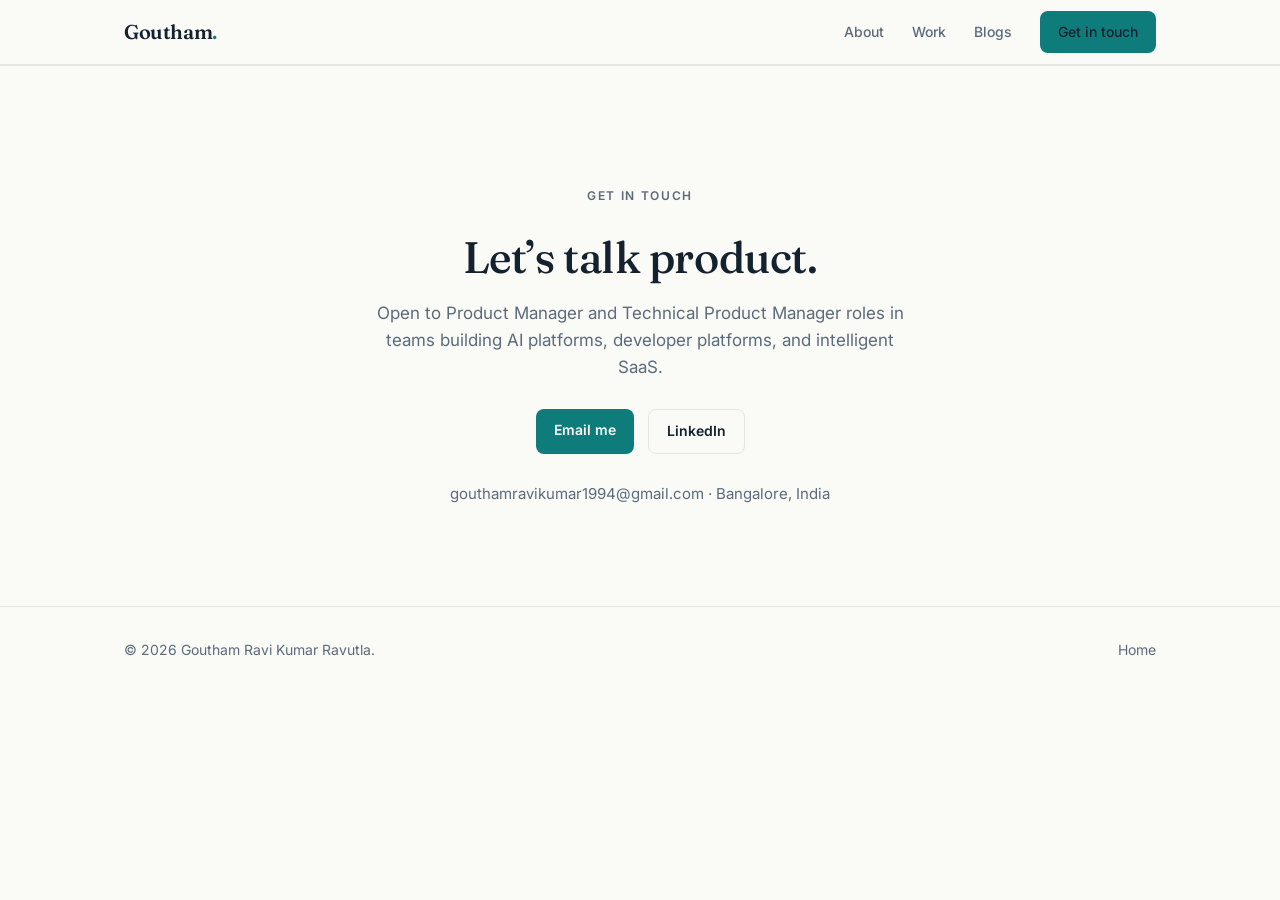
==== contact.html @ 50734b23 "Replace with multi-page portfolio site" ====
<!DOCTYPE html>
<html lang="en">
<head>
<meta charset="UTF-8">
<meta name="viewport" content="width=device-width,initial-scale=1">
<title>Get in touch · Goutham Ravi Kumar Ravutla</title>
<meta name="description" content="Contact Goutham Ravi Kumar Ravutla — LinkedIn and email.">
<link rel="preconnect" href="https://fonts.googleapis.com">
<link rel="preconnect" href="https://fonts.gstatic.com" crossorigin>
<link href="https://fonts.googleapis.com/css2?family=Fraunces:opsz,wght@9..144,400;9..144,500;9..144,600&family=Inter:wght@400;500;600&display=swap" rel="stylesheet">
<link rel="stylesheet" href="styles.css">
</head>
<body>

<nav class="nav">
  <div class="wrap">
    <a href="index.html" class="brand">Goutham<span>.</span></a>
    <button class="menu-toggle" aria-label="Menu" aria-expanded="false">&#9776;</button>
    <div class="navlinks" id="nav">
      <a href="index.html">About</a>
      <a href="work.html">Work</a>
      <a href="blogs.html">Blogs</a>
      <a href="contact.html" class="btn subnav-active">Get in touch</a>
    </div>
  </div>
</nav>

<section class="contact" style="padding-top:120px">
  <div class="wrap">
    <p class="eyebrow">Get in touch</p>
    <h2>Let&rsquo;s talk product.</h2>
    <p>Open to Product Manager and Technical Product Manager roles in teams building AI platforms, developer platforms, and intelligent SaaS.</p>
    <div class="cta-row">
      <a href="mailto:gouthamravikumar1994@gmail.com" class="btn">Email me</a>
      <a href="https://www.linkedin.com/in/gouthamravutla" class="btn ghost" target="_blank" rel="noopener">LinkedIn</a>
    </div>
    <p class="muted" style="margin-top:28px;font-size:15px">gouthamravikumar1994@gmail.com &middot; Bangalore, India</p>
  </div>
</section>

<footer>
  <div class="wrap">
    <span>&copy; <span id="year"></span> Goutham Ravi Kumar Ravutla.</span>
    <span><a href="index.html">Home</a></span>
  </div>
</footer>

<script src="script.js"></script>
</body>
</html>
---- styles.css ----
:root{
  --ink:#14212E;
  --paper:#FAFAF7;
  --muted:#5B6B7A;
  --line:#E4E7E4;
  --accent:#0E7C7B;
  --accent-ink:#0A5C5B;
  --card:#FFFFFF;
  --shadow:0 1px 2px rgba(20,33,46,.04),0 8px 24px rgba(20,33,46,.06);
  --wrap:1080px;
}
*{box-sizing:border-box}
html{scroll-behavior:smooth}
body{
  margin:0;background:var(--paper);color:var(--ink);
  font-family:"Inter",system-ui,-apple-system,sans-serif;
  font-size:17px;line-height:1.6;-webkit-font-smoothing:antialiased;
}
h1,h2,h3{font-family:"Fraunces","Georgia",serif;font-weight:500;line-height:1.1;letter-spacing:-.01em;margin:0}
a{color:inherit;text-decoration:none}
img{max-width:100%}
.wrap{max-width:var(--wrap);margin:0 auto;padding:0 24px}
.eyebrow{font-size:12px;letter-spacing:.14em;text-transform:uppercase;color:var(--accent-ink);font-weight:600;font-family:"Inter",sans-serif}
.accent{color:var(--accent)}
.muted{color:var(--muted)}

/* nav */
.nav{position:sticky;top:0;z-index:50;background:rgba(250,250,247,.85);backdrop-filter:blur(10px);border-bottom:1px solid var(--line)}
.nav .wrap{display:flex;align-items:center;justify-content:space-between;height:64px}
.brand{font-family:"Fraunces",serif;font-size:20px;font-weight:600;letter-spacing:-.02em}
.brand span{color:var(--accent)}
.navlinks{display:flex;gap:28px;align-items:center}
.navlinks a{font-size:14px;color:var(--muted);font-weight:500;transition:color .2s}
.navlinks a:hover{color:var(--ink)}
.navlinks .btn{color:#fff}
.btn{display:inline-block;background:var(--accent);color:#fff;padding:10px 18px;border-radius:8px;font-size:14px;font-weight:600;transition:background .2s,transform .2s}
.btn:hover{background:var(--accent-ink);transform:translateY(-1px)}
.btn.ghost{background:transparent;color:var(--ink);border:1px solid var(--line)}
.btn.ghost:hover{background:#fff;border-color:var(--accent)}
.menu-toggle{display:none;background:none;border:0;font-size:24px;cursor:pointer;color:var(--ink)}

/* hero */
.hero{padding:96px 0 72px}
.hero .eyebrow{margin-bottom:18px}
.hero h1{font-size:clamp(40px,6vw,68px);max-width:14ch}
.hero p.lede{font-size:20px;color:var(--muted);max-width:56ch;margin:24px 0 32px}
.hero .cta-row{display:flex;gap:14px;flex-wrap:wrap}

/* sections */
section{padding:72px 0;border-top:1px solid var(--line)}
.section-head{margin-bottom:40px;max-width:60ch}
.section-head h2{font-size:clamp(28px,4vw,40px);margin-top:10px}
.section-head p{color:var(--muted);margin:14px 0 0}

/* about */
.about-grid{display:grid;grid-template-columns:1.4fr 1fr;gap:48px;align-items:start}
.about-grid p{margin:0 0 16px}
.facts{border-left:2px solid var(--accent);padding-left:20px}
.facts dt{font-size:12px;letter-spacing:.1em;text-transform:uppercase;color:var(--muted);font-weight:600;margin-top:16px}
.facts dt:first-child{margin-top:0}
.facts dd{margin:2px 0 0;font-weight:500}

/* skills */
.skill-grid{display:grid;grid-template-columns:repeat(3,1fr);gap:20px}
.skill-card{background:var(--card);border:1px solid var(--line);border-radius:12px;padding:24px;box-shadow:var(--shadow)}
.skill-card h3{font-size:19px;margin-bottom:12px}
.tag-row{display:flex;flex-wrap:wrap;gap:8px}
.tag{font-size:13px;background:#F0F3F2;color:var(--accent-ink);padding:5px 11px;border-radius:20px;font-weight:500}

/* case studies */
.cases{display:grid;gap:24px}
.case{background:var(--card);border:1px solid var(--line);border-radius:14px;padding:32px;box-shadow:var(--shadow);display:grid;grid-template-columns:1fr 300px;gap:32px;align-items:center}
.case .num{font-family:"Fraunces",serif;font-size:14px;color:var(--accent);font-weight:600}
.case h3{font-size:24px;margin:8px 0 12px}
.case p{color:var(--muted);margin:0 0 16px}
.case .metrics{display:flex;gap:28px}
.metric .n{font-family:"Fraunces",serif;font-size:32px;color:var(--ink);display:block;line-height:1}
.metric .l{font-size:13px;color:var(--muted)}
.case .aside{border-left:1px solid var(--line);padding-left:28px}
.case .aside h4{font-size:12px;letter-spacing:.1em;text-transform:uppercase;color:var(--muted);margin:0 0 8px;font-weight:600;font-family:"Inter",sans-serif}
.case .aside ul{margin:0;padding-left:18px;font-size:15px}
.case .aside li{margin-bottom:6px}

/* blog */
.posts{display:grid;grid-template-columns:repeat(2,1fr);gap:24px}
.post-card{background:var(--card);border:1px solid var(--line);border-radius:14px;padding:28px;box-shadow:var(--shadow);transition:transform .2s,border-color .2s;display:block}
.post-card:hover{transform:translateY(-3px);border-color:var(--accent)}
.post-card .meta{font-size:13px;color:var(--muted);margin-bottom:10px}
.post-card h3{font-size:21px;margin-bottom:10px}
.post-card p{color:var(--muted);margin:0;font-size:15px}
.readmore{color:var(--accent);font-weight:600;font-size:14px;margin-top:14px;display:inline-block}

/* contact */
.contact{text-align:center}
.contact h2{font-size:clamp(28px,4vw,44px);max-width:20ch;margin:0 auto 18px}
.contact p{color:var(--muted);max-width:50ch;margin:0 auto 28px}
.contact .cta-row{display:flex;gap:14px;justify-content:center;flex-wrap:wrap}

/* footer */
footer{border-top:1px solid var(--line);padding:32px 0;color:var(--muted);font-size:14px}
footer .wrap{display:flex;justify-content:space-between;flex-wrap:wrap;gap:12px}
footer a{color:var(--muted)}
footer a:hover{color:var(--accent)}

/* article (blog post pages) */
.article{max-width:720px;margin:0 auto;padding:56px 24px 72px}
.article .back{font-size:14px;color:var(--accent);font-weight:600;margin-bottom:28px;display:inline-block}
.article .meta{font-size:14px;color:var(--muted);margin-bottom:12px}
.article h1{font-size:clamp(32px,5vw,48px);margin-bottom:20px;line-height:1.08}
.article h2{font-size:26px;margin:40px 0 12px}
.article p{margin:0 0 18px}
.article ul,.article ol{margin:0 0 18px;padding-left:22px}
.article li{margin-bottom:8px}
.article blockquote{border-left:3px solid var(--accent);margin:24px 0;padding:4px 20px;color:var(--muted);font-style:italic}
.article code{background:#F0F3F2;padding:2px 6px;border-radius:4px;font-size:14px}

/* reveal */
.reveal{opacity:0;transform:translateY(16px);transition:opacity .6s ease,transform .6s ease}
.reveal.in{opacity:1;transform:none}
@media(prefers-reduced-motion:reduce){.reveal{opacity:1;transform:none;transition:none}}

/* responsive */
@media(max-width:860px){
  .about-grid{grid-template-columns:1fr;gap:32px}
  .skill-grid{grid-template-columns:1fr}
  .case{grid-template-columns:1fr;gap:24px}
  .case .aside{border-left:0;border-top:1px solid var(--line);padding-left:0;padding-top:20px}
  .posts{grid-template-columns:1fr}
  .navlinks{position:fixed;inset:64px 0 auto 0;background:var(--paper);flex-direction:column;gap:0;border-bottom:1px solid var(--line);padding:8px 0;display:none}
  .navlinks.open{display:flex}
  .navlinks a{padding:14px 24px;width:100%}
  .navlinks .btn{margin:8px 24px;text-align:center}
  .menu-toggle{display:block}
}

/* ===== writing / topics page ===== */
.filters{display:flex;flex-wrap:wrap;gap:10px;margin-bottom:40px}
.chip{font-size:14px;font-weight:500;padding:8px 16px;border-radius:20px;border:1px solid var(--line);background:#fff;color:var(--muted);cursor:pointer;transition:all .18s}
.chip:hover{border-color:var(--accent);color:var(--ink)}
.chip.active{background:var(--accent);border-color:var(--accent);color:#fff}
.topic-group{margin-bottom:48px}
.topic-group > h2{font-size:24px;margin-bottom:6px}
.topic-group .desc{color:var(--muted);margin:0 0 20px;font-size:15px}
.link-list{display:grid;gap:12px}
.link-item{display:flex;align-items:baseline;justify-content:space-between;gap:16px;background:var(--card);border:1px solid var(--line);border-radius:10px;padding:18px 20px;box-shadow:var(--shadow);transition:transform .18s,border-color .18s}
.link-item:hover{transform:translateX(3px);border-color:var(--accent)}
.link-item .li-main{min-width:0}
.link-item h3{font-size:18px;font-family:"Fraunces",serif;margin:0 0 4px;display:flex;align-items:center;gap:8px;flex-wrap:wrap}
.link-item p{margin:0;color:var(--muted);font-size:14px}
.link-item .li-meta{font-size:13px;color:var(--muted);white-space:nowrap;flex-shrink:0}
.src{font-size:11px;font-weight:600;letter-spacing:.06em;text-transform:uppercase;padding:2px 8px;border-radius:12px}
.src.linkedin{background:#EAF1F8;color:#0A66C2}
.src.onsite{background:#F0F3F2;color:var(--accent-ink)}
.empty{color:var(--muted);padding:24px 0}

/* ===== multipage additions ===== */
.subnav-active{color:var(--ink)!important}
.page-head{padding:80px 0 8px}
.page-head .eyebrow{margin-bottom:14px}
.page-head h1{font-size:clamp(34px,5vw,52px);max-width:18ch}
.page-head p.lede{font-size:19px;color:var(--muted);max-width:56ch;margin:20px 0 0}
.pillar{margin:0 0 44px}
.pillar-head{display:flex;align-items:baseline;gap:14px;margin-bottom:6px;flex-wrap:wrap}
.pillar-head h2{font-size:26px}
.pillar-head .count{font-size:13px;color:var(--muted)}
.pillar > .desc{color:var(--muted);margin:0 0 20px;max-width:60ch}
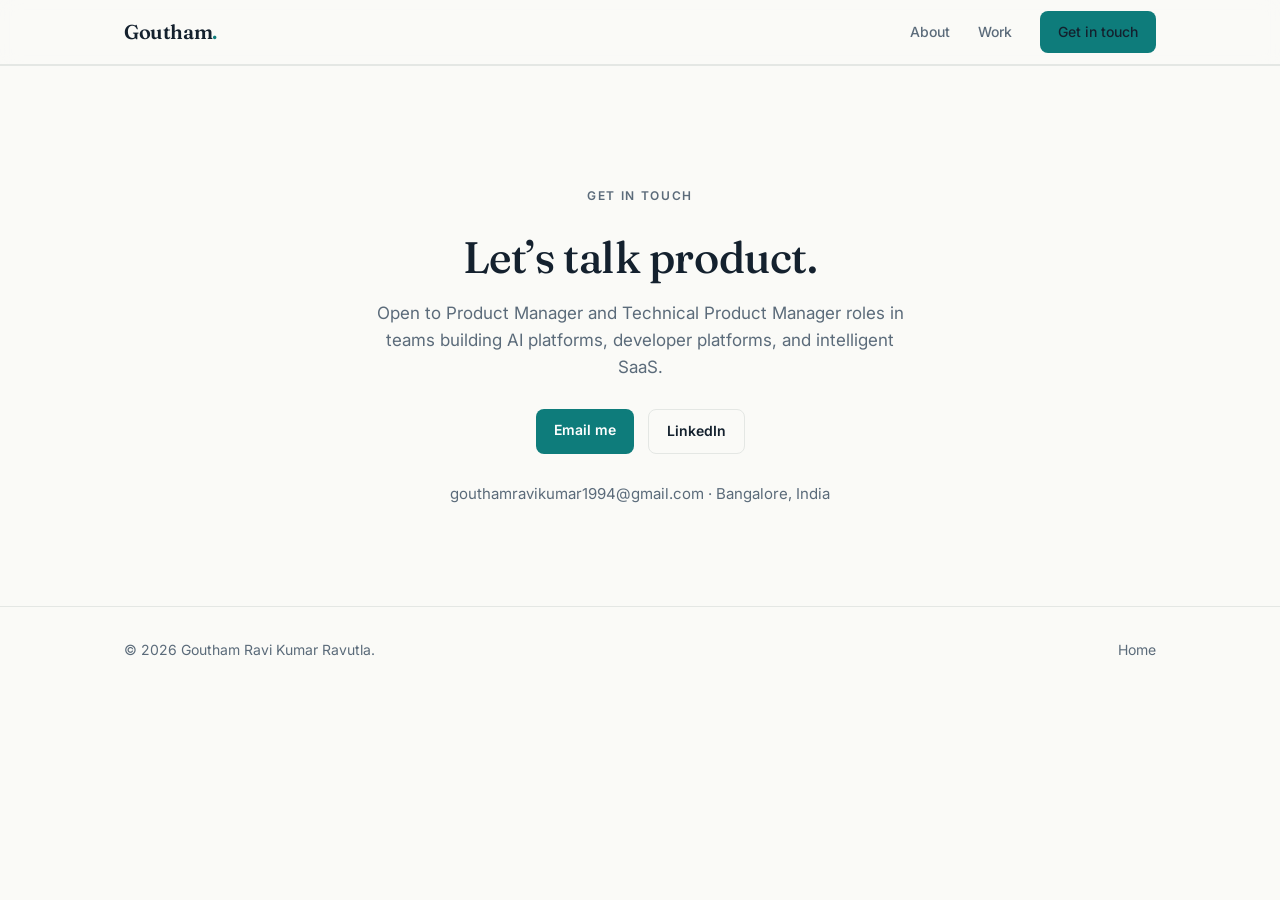
==== commit 6b3f6e3c: "Data-driven site (data.json + admin form)" ====
--- a/contact.html
+++ b/contact.html
@@ -19,7 +19,6 @@
     <div class="navlinks" id="nav">
       <a href="index.html">About</a>
       <a href="work.html">Work</a>
-      <a href="blogs.html">Blogs</a>
       <a href="contact.html" class="btn subnav-active">Get in touch</a>
     </div>
   </div>
--- a/styles.css
+++ b/styles.css
@@ -164,3 +164,11 @@
 .pillar-head h2{font-size:26px}
 .pillar-head .count{font-size:13px;color:var(--muted)}
 .pillar > .desc{color:var(--muted);margin:0 0 20px;max-width:60ch}
+
+/* ===== work hub: tabs ===== */
+.tabs{display:flex;gap:6px;background:#F0F3F2;border:1px solid var(--line);border-radius:12px;padding:5px;width:fit-content;margin-bottom:32px}
+.tab{border:0;background:transparent;font-family:"Inter",sans-serif;font-size:15px;font-weight:600;color:var(--muted);padding:9px 22px;border-radius:8px;cursor:pointer;transition:all .18s}
+.tab:hover{color:var(--ink)}
+.tab.active{background:#fff;color:var(--ink);box-shadow:var(--shadow)}
+.tabpanel{display:none}
+.tabpanel.active{display:block}
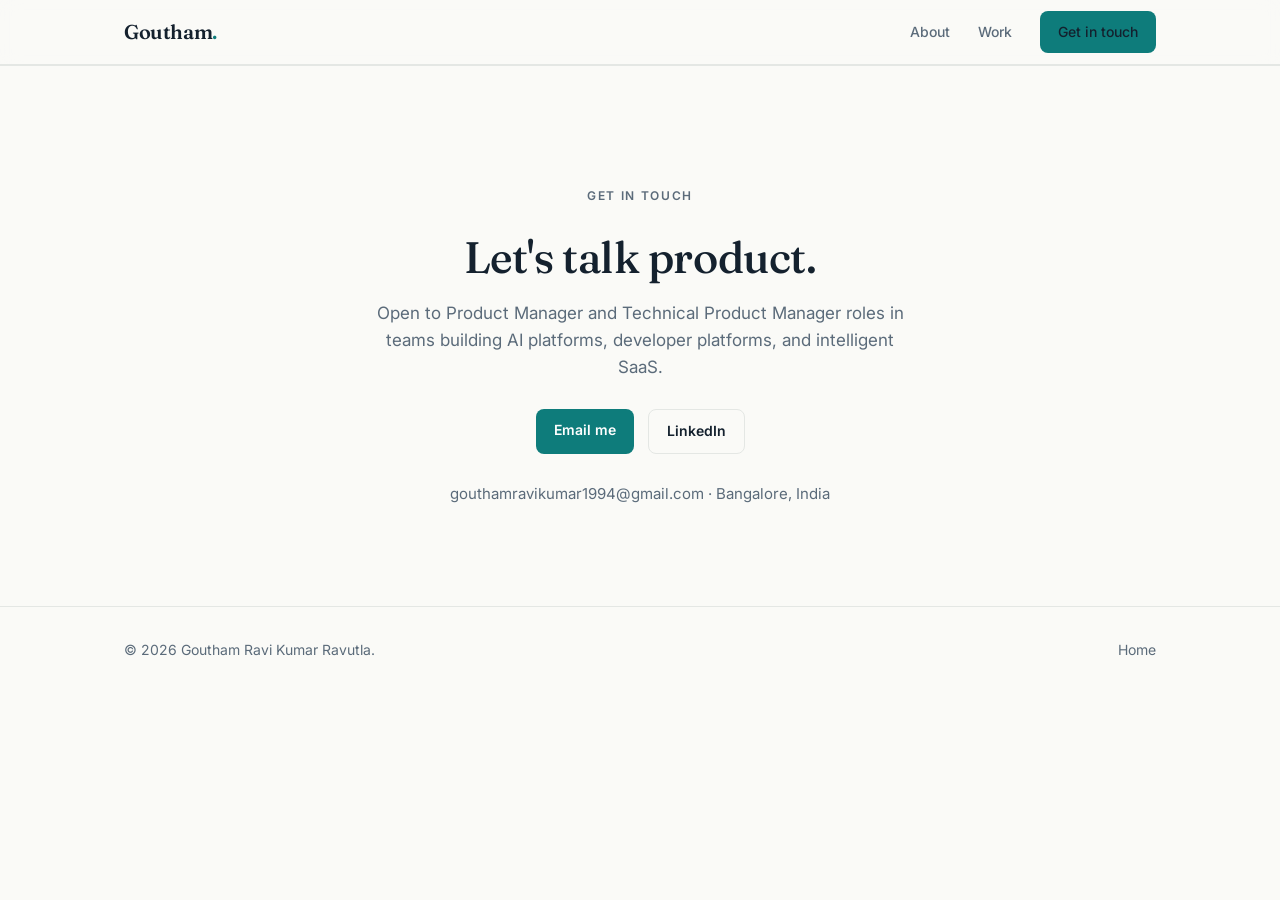
==== commit c0ce86ee: "Data-driven site + full CMS" ====
--- a/contact.html
+++ b/contact.html
@@ -27,13 +27,13 @@
 <section class="contact" style="padding-top:120px">
   <div class="wrap">
     <p class="eyebrow">Get in touch</p>
-    <h2>Let&rsquo;s talk product.</h2>
-    <p>Open to Product Manager and Technical Product Manager roles in teams building AI platforms, developer platforms, and intelligent SaaS.</p>
+    <h2 id="c-heading">&nbsp;</h2>
+    <p id="c-text"></p>
     <div class="cta-row">
-      <a href="mailto:gouthamravikumar1994@gmail.com" class="btn">Email me</a>
-      <a href="https://www.linkedin.com/in/gouthamravutla" class="btn ghost" target="_blank" rel="noopener">LinkedIn</a>
+      <a id="c-email" class="btn">Email me</a>
+      <a id="c-linkedin" class="btn ghost" target="_blank" rel="noopener">LinkedIn</a>
     </div>
-    <p class="muted" style="margin-top:28px;font-size:15px">gouthamravikumar1994@gmail.com &middot; Bangalore, India</p>
+    <p class="muted" id="c-foot" style="margin-top:28px;font-size:15px"></p>
   </div>
 </section>
 
@@ -45,5 +45,15 @@
 </footer>
 
 <script src="script.js"></script>
+<script>
+fetch('data.json?' + Date.now()).then(r => r.json()).then(d => {
+  const p = d.profile || {}, c = d.contact || {};
+  document.getElementById('c-heading').textContent = c.heading || '';
+  document.getElementById('c-text').textContent = c.text || '';
+  document.getElementById('c-email').href = 'mailto:' + (p.email || '');
+  document.getElementById('c-linkedin').href = p.linkedin || '#';
+  document.getElementById('c-foot').textContent = [p.email, p.location].filter(Boolean).join(' · ');
+}).catch(()=>{});
+</script>
 </body>
 </html>
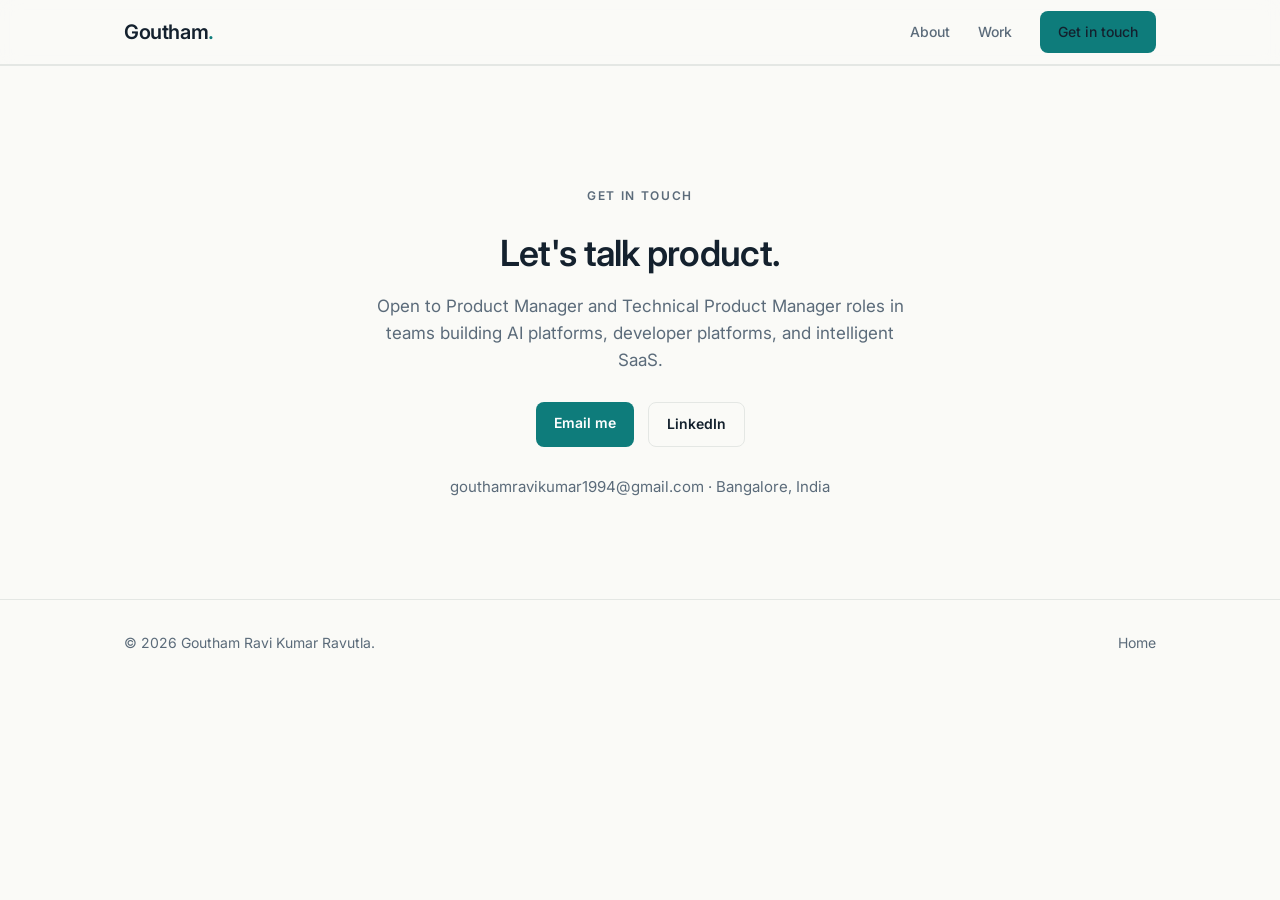
==== commit a77f78c2: "Unify to single typeface (Inter) across site" ====
--- a/contact.html
+++ b/contact.html
@@ -4,10 +4,25 @@
 <meta charset="UTF-8">
 <meta name="viewport" content="width=device-width,initial-scale=1">
 <title>Get in touch · Goutham Ravi Kumar Ravutla</title>
-<meta name="description" content="Contact Goutham Ravi Kumar Ravutla — LinkedIn and email.">
+<meta name="description" content="Contact Goutham Ravi Kumar Ravutla — Product Manager focused on AI and data platforms.">
+<link rel="canonical" href="https://rgrk-ctrl.github.io/gouthamravikumarravutla/contact.html">
+<link rel="icon" type="image/png" href="favicon.png">
+<link rel="apple-touch-icon" href="apple-touch-icon.png">
+<meta property="og:type" content="website">
+<meta property="og:site_name" content="Goutham Ravi Kumar Ravutla">
+<meta property="og:title" content="Get in touch — Goutham Ravi Kumar Ravutla">
+<meta property="og:description" content="Contact Goutham Ravi Kumar Ravutla — Product Manager focused on AI and data platforms.">
+<meta property="og:url" content="https://rgrk-ctrl.github.io/gouthamravikumarravutla/contact.html">
+<meta property="og:image" content="https://rgrk-ctrl.github.io/gouthamravikumarravutla/og-image.png">
+<meta property="og:image:width" content="1200">
+<meta property="og:image:height" content="630">
+<meta name="twitter:card" content="summary_large_image">
+<meta name="twitter:title" content="Get in touch — Goutham Ravi Kumar Ravutla">
+<meta name="twitter:description" content="Contact Goutham Ravi Kumar Ravutla — Product Manager focused on AI and data platforms.">
+<meta name="twitter:image" content="https://rgrk-ctrl.github.io/gouthamravikumarravutla/og-image.png">
 <link rel="preconnect" href="https://fonts.googleapis.com">
 <link rel="preconnect" href="https://fonts.gstatic.com" crossorigin>
-<link href="https://fonts.googleapis.com/css2?family=Fraunces:opsz,wght@9..144,400;9..144,500;9..144,600&family=Inter:wght@400;500;600&display=swap" rel="stylesheet">
+<link href="https://fonts.googleapis.com/css2?family=Inter:wght@400;500;600;700&display=swap" rel="stylesheet">
 <link rel="stylesheet" href="styles.css">
 </head>
 <body>
--- a/styles.css
+++ b/styles.css
@@ -10,13 +10,19 @@
   --wrap:1080px;
 }
 *{box-sizing:border-box}
+/* ===== TYPE SCALE (one typeface: Inter, across the whole platform) =====
+   Font: Inter everywhere — headings, body, brand, labels, buttons, admin.
+   Hierarchy comes from SIZE + WEIGHT only, never a different typeface.
+   Weights: headings 600 · labels/eyebrows 600 · body 400 · nav/meta 500
+   Sizes:   H1 clamp(38-58) · H2 clamp(26-36) · sub 22 · card 18 · body 17 · lede 19
+   ======================================================================= */
 html{scroll-behavior:smooth}
 body{
   margin:0;background:var(--paper);color:var(--ink);
   font-family:"Inter",system-ui,-apple-system,sans-serif;
   font-size:17px;line-height:1.6;-webkit-font-smoothing:antialiased;
 }
-h1,h2,h3{font-family:"Fraunces","Georgia",serif;font-weight:500;line-height:1.1;letter-spacing:-.01em;margin:0}
+h1,h2,h3{font-family:"Inter",system-ui,-apple-system,sans-serif;font-weight:600;line-height:1.15;letter-spacing:-.02em;margin:0}
 a{color:inherit;text-decoration:none}
 img{max-width:100%}
 .wrap{max-width:var(--wrap);margin:0 auto;padding:0 24px}
@@ -27,7 +33,7 @@
 /* nav */
 .nav{position:sticky;top:0;z-index:50;background:rgba(250,250,247,.85);backdrop-filter:blur(10px);border-bottom:1px solid var(--line)}
 .nav .wrap{display:flex;align-items:center;justify-content:space-between;height:64px}
-.brand{font-family:"Fraunces",serif;font-size:20px;font-weight:600;letter-spacing:-.02em}
+.brand{font-family:"Inter",system-ui,-apple-system,sans-serif;font-size:20px;font-weight:600;letter-spacing:-.02em}
 .brand span{color:var(--accent)}
 .navlinks{display:flex;gap:28px;align-items:center}
 .navlinks a{font-size:14px;color:var(--muted);font-weight:500;transition:color .2s}
@@ -42,14 +48,14 @@
 /* hero */
 .hero{padding:96px 0 72px}
 .hero .eyebrow{margin-bottom:18px}
-.hero h1{font-size:clamp(40px,6vw,68px);max-width:14ch}
-.hero p.lede{font-size:20px;color:var(--muted);max-width:56ch;margin:24px 0 32px}
+.hero h1{font-size:clamp(38px,5.2vw,58px);max-width:15ch}
+.hero p.lede{font-size:19px;color:var(--muted);max-width:56ch;margin:24px 0 32px}
 .hero .cta-row{display:flex;gap:14px;flex-wrap:wrap}
 
 /* sections */
 section{padding:72px 0;border-top:1px solid var(--line)}
 .section-head{margin-bottom:40px;max-width:60ch}
-.section-head h2{font-size:clamp(28px,4vw,40px);margin-top:10px}
+.section-head h2{font-size:clamp(26px,3.6vw,36px);margin-top:10px}
 .section-head p{color:var(--muted);margin:14px 0 0}
 
 /* about */
@@ -70,11 +76,11 @@
 /* case studies */
 .cases{display:grid;gap:24px}
 .case{background:var(--card);border:1px solid var(--line);border-radius:14px;padding:32px;box-shadow:var(--shadow);display:grid;grid-template-columns:1fr 300px;gap:32px;align-items:center}
-.case .num{font-family:"Fraunces",serif;font-size:14px;color:var(--accent);font-weight:600}
+.case .num{font-family:"Inter",system-ui,-apple-system,sans-serif;font-size:14px;color:var(--accent);font-weight:600}
 .case h3{font-size:24px;margin:8px 0 12px}
 .case p{color:var(--muted);margin:0 0 16px}
 .case .metrics{display:flex;gap:28px}
-.metric .n{font-family:"Fraunces",serif;font-size:32px;color:var(--ink);display:block;line-height:1}
+.metric .n{font-family:"Inter",system-ui,-apple-system,sans-serif;font-size:32px;color:var(--ink);display:block;line-height:1}
 .metric .l{font-size:13px;color:var(--muted)}
 .case .aside{border-left:1px solid var(--line);padding-left:28px}
 .case .aside h4{font-size:12px;letter-spacing:.1em;text-transform:uppercase;color:var(--muted);margin:0 0 8px;font-weight:600;font-family:"Inter",sans-serif}
@@ -92,7 +98,7 @@
 
 /* contact */
 .contact{text-align:center}
-.contact h2{font-size:clamp(28px,4vw,44px);max-width:20ch;margin:0 auto 18px}
+.contact h2{font-size:clamp(26px,3.6vw,36px);max-width:20ch;margin:0 auto 18px}
 .contact p{color:var(--muted);max-width:50ch;margin:0 auto 28px}
 .contact .cta-row{display:flex;gap:14px;justify-content:center;flex-wrap:wrap}
 
@@ -145,7 +151,7 @@
 .link-item{display:flex;align-items:baseline;justify-content:space-between;gap:16px;background:var(--card);border:1px solid var(--line);border-radius:10px;padding:18px 20px;box-shadow:var(--shadow);transition:transform .18s,border-color .18s}
 .link-item:hover{transform:translateX(3px);border-color:var(--accent)}
 .link-item .li-main{min-width:0}
-.link-item h3{font-size:18px;font-family:"Fraunces",serif;margin:0 0 4px;display:flex;align-items:center;gap:8px;flex-wrap:wrap}
+.link-item h3{font-size:18px;font-family:"Inter",system-ui,-apple-system,sans-serif;margin:0 0 4px;display:flex;align-items:center;gap:8px;flex-wrap:wrap}
 .link-item p{margin:0;color:var(--muted);font-size:14px}
 .link-item .li-meta{font-size:13px;color:var(--muted);white-space:nowrap;flex-shrink:0}
 .src{font-size:11px;font-weight:600;letter-spacing:.06em;text-transform:uppercase;padding:2px 8px;border-radius:12px}
@@ -157,11 +163,11 @@
 .subnav-active{color:var(--ink)!important}
 .page-head{padding:80px 0 8px}
 .page-head .eyebrow{margin-bottom:14px}
-.page-head h1{font-size:clamp(34px,5vw,52px);max-width:18ch}
+.page-head h1{font-size:clamp(38px,5.2vw,58px);max-width:18ch}
 .page-head p.lede{font-size:19px;color:var(--muted);max-width:56ch;margin:20px 0 0}
 .pillar{margin:0 0 44px}
 .pillar-head{display:flex;align-items:baseline;gap:14px;margin-bottom:6px;flex-wrap:wrap}
-.pillar-head h2{font-size:26px}
+.pillar-head h2{font-size:22px;line-height:1.2}
 .pillar-head .count{font-size:13px;color:var(--muted)}
 .pillar > .desc{color:var(--muted);margin:0 0 20px;max-width:60ch}
 
@@ -172,3 +178,10 @@
 .tab.active{background:#fff;color:var(--ink);box-shadow:var(--shadow)}
 .tabpanel{display:none}
 .tabpanel.active{display:block}
+
+/* ===== source badges (platform-agnostic) ===== */
+.src.medium{background:#EAEAEA;color:#1A1A1A}
+.src.substack{background:#FDE9DD;color:#C8501B}
+.src.devto{background:#E9E9EF;color:#0A0A0A}
+.src.youtube{background:#FBE3E1;color:#C4302B}
+.src.generic{background:#F0F3F2;color:var(--accent-ink)}
